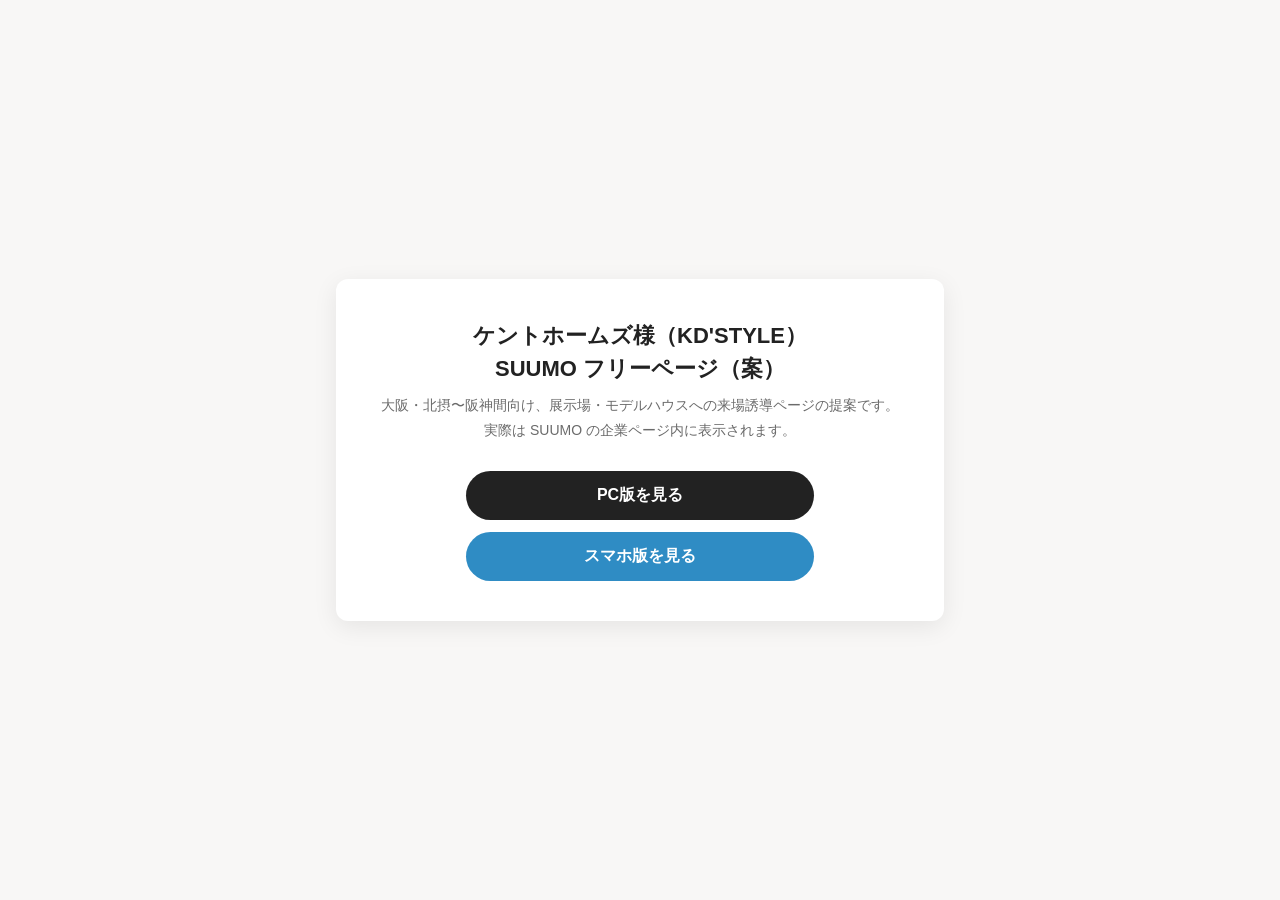
==== index.html @ 1f3f0c0d "ケントホームズ様（KD'STYLE）SUUMOフリーページ（案）公開用 Co-Authored-By: Claude Opus 5.5 <noreply@anthropic.com>" ====
<!DOCTYPE html>
<html lang="ja"><head><meta charset="UTF-8" /><meta name="viewport" content="width=device-width, initial-scale=1" />
<meta name="robots" content="noindex, nofollow" />
<title>ケントホームズ様 SUUMOフリーページ（案）</title>
<style>
body { margin: 0; min-height: 100vh; display: flex; align-items: center; justify-content: center; background: #f8f7f6; font-family: "Hiragino Kaku Gothic ProN", "Noto Sans JP", sans-serif; color: #222; }
.box { width: min(560px, calc(100% - 32px)); padding: 40px 24px; border-radius: 12px; background: #fff; text-align: center; box-shadow: 0 6px 24px rgba(0,0,0,.08); }
h1 { margin: 0 0 8px; font-size: 22px; line-height: 1.5; }
p { margin: 0 0 28px; font-size: 14px; color: #6b6b6b; line-height: 1.8; }
a { display: block; margin: 12px auto 0; max-width: 320px; padding: 14px; border-radius: 999px; background: #222; color: #fff; font-weight: 700; text-decoration: none; }
a.sp { background: #2f8cc4; }
</style></head><body>
<div class="box">
<h1>ケントホームズ様（KD'STYLE）<br />SUUMO フリーページ（案）</h1>
<p>大阪・北摂〜阪神間向け、展示場・モデルハウスへの来場誘導ページの提案です。<br />実際は SUUMO の企業ページ内に表示されます。</p>
<a href="preview/pc.html">PC版を見る</a>
<a class="sp" href="preview/sp.html">スマホ版を見る</a>
</div>
</body></html>
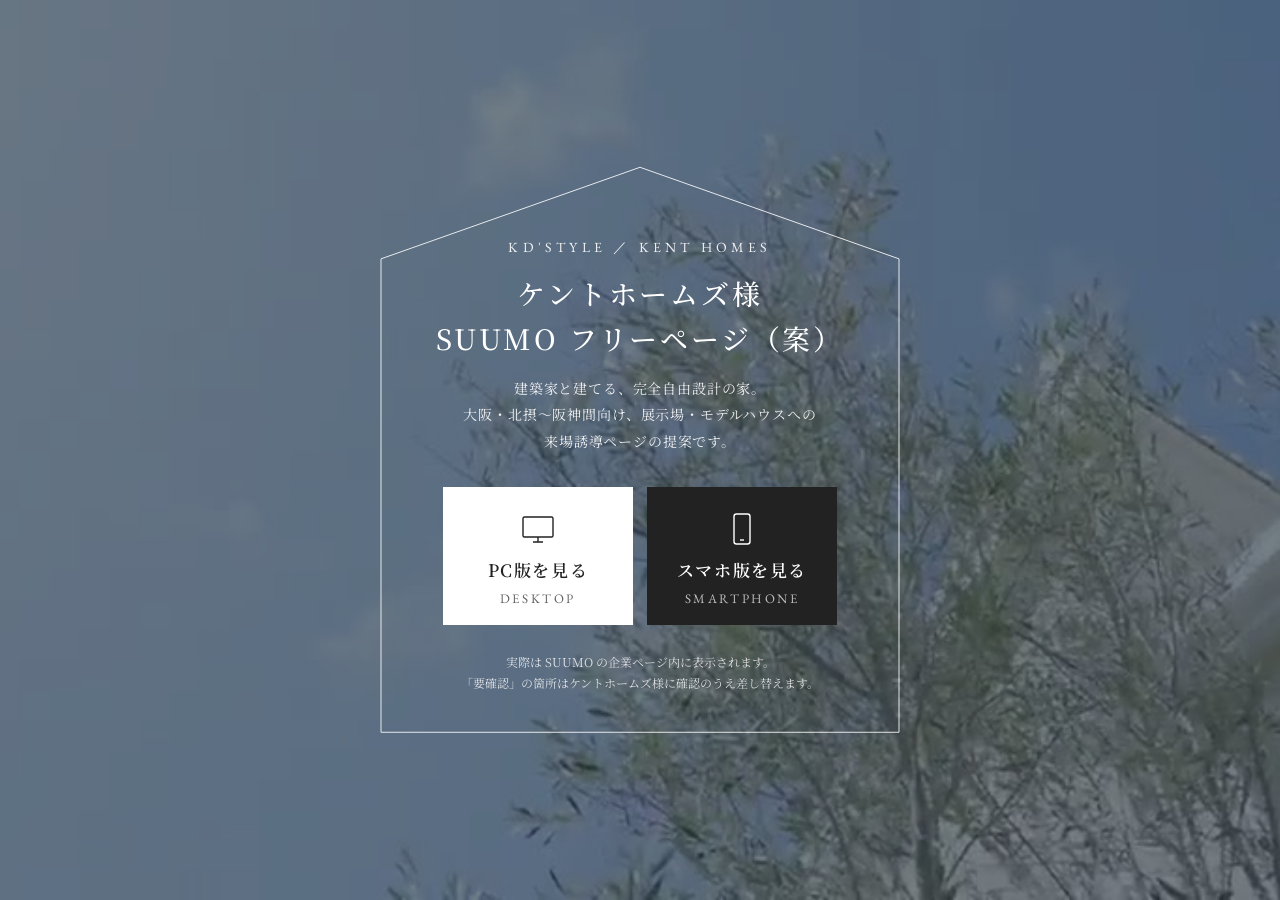
==== commit ccc73cbe: "入口ページを刷新 Co-Authored-By: Claude Opus 5.5 <noreply@anthropic.com>" ====
--- a/index.html
+++ b/index.html
@@ -1,19 +1,50 @@
 <!DOCTYPE html>
 <html lang="ja"><head><meta charset="UTF-8" /><meta name="viewport" content="width=device-width, initial-scale=1" />
 <meta name="robots" content="noindex, nofollow" />
-<title>ケントホームズ様 SUUMOフリーページ（案）</title>
+<title>ケントホームズ様（KD'STYLE）SUUMOフリーページ（案）</title>
+<link rel="preconnect" href="https://fonts.googleapis.com" />
+<link rel="preconnect" href="https://fonts.gstatic.com" crossorigin />
+<link href="https://fonts.googleapis.com/css2?family=EB+Garamond:wght@400;500&family=Noto+Serif+JP:wght@400;500;600&display=swap" rel="stylesheet" />
 <style>
-body { margin: 0; min-height: 100vh; display: flex; align-items: center; justify-content: center; background: #f8f7f6; font-family: "Hiragino Kaku Gothic ProN", "Noto Sans JP", sans-serif; color: #222; }
-.box { width: min(560px, calc(100% - 32px)); padding: 40px 24px; border-radius: 12px; background: #fff; text-align: center; box-shadow: 0 6px 24px rgba(0,0,0,.08); }
-h1 { margin: 0 0 8px; font-size: 22px; line-height: 1.5; }
-p { margin: 0 0 28px; font-size: 14px; color: #6b6b6b; line-height: 1.8; }
-a { display: block; margin: 12px auto 0; max-width: 320px; padding: 14px; border-radius: 999px; background: #222; color: #fff; font-weight: 700; text-decoration: none; }
-a.sp { background: #2f8cc4; }
+*, *::before, *::after { box-sizing: border-box; }
+body { margin: 0; min-height: 100vh; display: flex; align-items: center; justify-content: center; padding: 32px 16px;
+  font-family: "Noto Serif JP", "Yu Mincho", YuMincho, "Hiragino Mincho ProN", serif; color: #fff;
+  background: #3a454e url("0001/img/top-poster.jpg") center / cover no-repeat; }
+body::before { content: ""; position: fixed; inset: 0; background: rgba(40, 50, 58, .62); }
+.box { position: relative; width: min(520px, 100%); padding: 72px 28px 40px; text-align: center; }
+.house { position: absolute; inset: 0; width: 100%; height: 100%; overflow: visible; }
+.house path { fill: none; stroke: rgba(255,255,255,.85); stroke-width: 1; vector-effect: non-scaling-stroke; }
+.label { position: relative; margin: 0; font-family: "EB Garamond", serif; font-size: 14px; letter-spacing: .3em; opacity: .9; }
+h1 { position: relative; margin: 14px 0 0; font-size: clamp(22px, 5vw, 28px); font-weight: 500; letter-spacing: .1em; line-height: 1.6; }
+.lead { position: relative; margin: 14px 0 32px; font-size: 14px; line-height: 1.9; letter-spacing: .06em; opacity: .9; }
+.links { position: relative; display: flex; gap: 14px; justify-content: center; flex-wrap: wrap; }
+.links a { display: flex; flex-direction: column; align-items: center; gap: 8px; width: 190px; padding: 22px 12px 18px;
+  background: #fff; color: #222; text-decoration: none; letter-spacing: .1em; transition: transform .2s, box-shadow .2s; }
+.links a:hover { transform: translateY(-2px); box-shadow: 0 8px 22px rgba(0,0,0,.25); }
+.links a.sp { background: #222; color: #fff; }
+.links svg { width: 40px; height: 40px; fill: none; stroke: currentColor; stroke-width: 1.4; }
+.links strong { font-size: 17px; font-weight: 600; }
+.links small { font-family: "EB Garamond", serif; font-size: 13px; letter-spacing: .2em; opacity: .7; }
+.note { position: relative; margin: 26px 0 0; font-size: 12px; line-height: 1.8; opacity: .8; }
+.nw { display: inline-block; }
+@media (max-width: 480px) {
+  .box { padding: 104px 20px 32px; }
+  h1 { font-size: 20px; }
+  .lead { font-size: 13px; }
+  .links a { width: 100%; max-width: 260px; flex-direction: row; justify-content: center; padding: 16px 12px; gap: 12px; }
+  .links svg { width: 30px; height: 30px; }
+  .links small { display: none; }
+}
 </style></head><body>
 <div class="box">
-<h1>ケントホームズ様（KD'STYLE）<br />SUUMO フリーページ（案）</h1>
-<p>大阪・北摂〜阪神間向け、展示場・モデルハウスへの来場誘導ページの提案です。<br />実際は SUUMO の企業ページ内に表示されます。</p>
-<a href="preview/pc.html">PC版を見る</a>
-<a class="sp" href="preview/sp.html">スマホ版を見る</a>
+  <svg class="house" viewBox="0 0 520 440" preserveAspectRatio="none" aria-hidden="true"><path d="M1 72 L260 1 L519 72 V439 H1 Z" /></svg>
+  <p class="label">KD'STYLE ／ KENT HOMES</p>
+  <h1>ケントホームズ様<br /><span class="nw">SUUMO フリーページ（案）</span></h1>
+  <p class="lead"><span class="nw">建築家と建てる、完全自由設計の家。</span><br /><span class="nw">大阪・北摂〜阪神間向け、</span><span class="nw">展示場・モデルハウスへの</span><span class="nw">来場誘導ページの提案です。</span></p>
+  <div class="links">
+    <a href="preview/pc.html"><svg viewBox="0 0 40 40" aria-hidden="true"><rect x="5" y="8" width="30" height="20" rx="1.5" /><path d="M15 33 H25 M20 28 V33" /></svg><strong>PC版を見る</strong><small>DESKTOP</small></a>
+    <a class="sp" href="preview/sp.html"><svg viewBox="0 0 40 40" aria-hidden="true"><rect x="12" y="5" width="16" height="30" rx="2.5" /><path d="M18 31 H22" /></svg><strong>スマホ版を見る</strong><small>SMARTPHONE</small></a>
+  </div>
+  <p class="note">実際は SUUMO の企業ページ内に表示されます。<br />「要確認」の箇所はケントホームズ様に確認のうえ差し替えます。</p>
 </div>
 </body></html>
